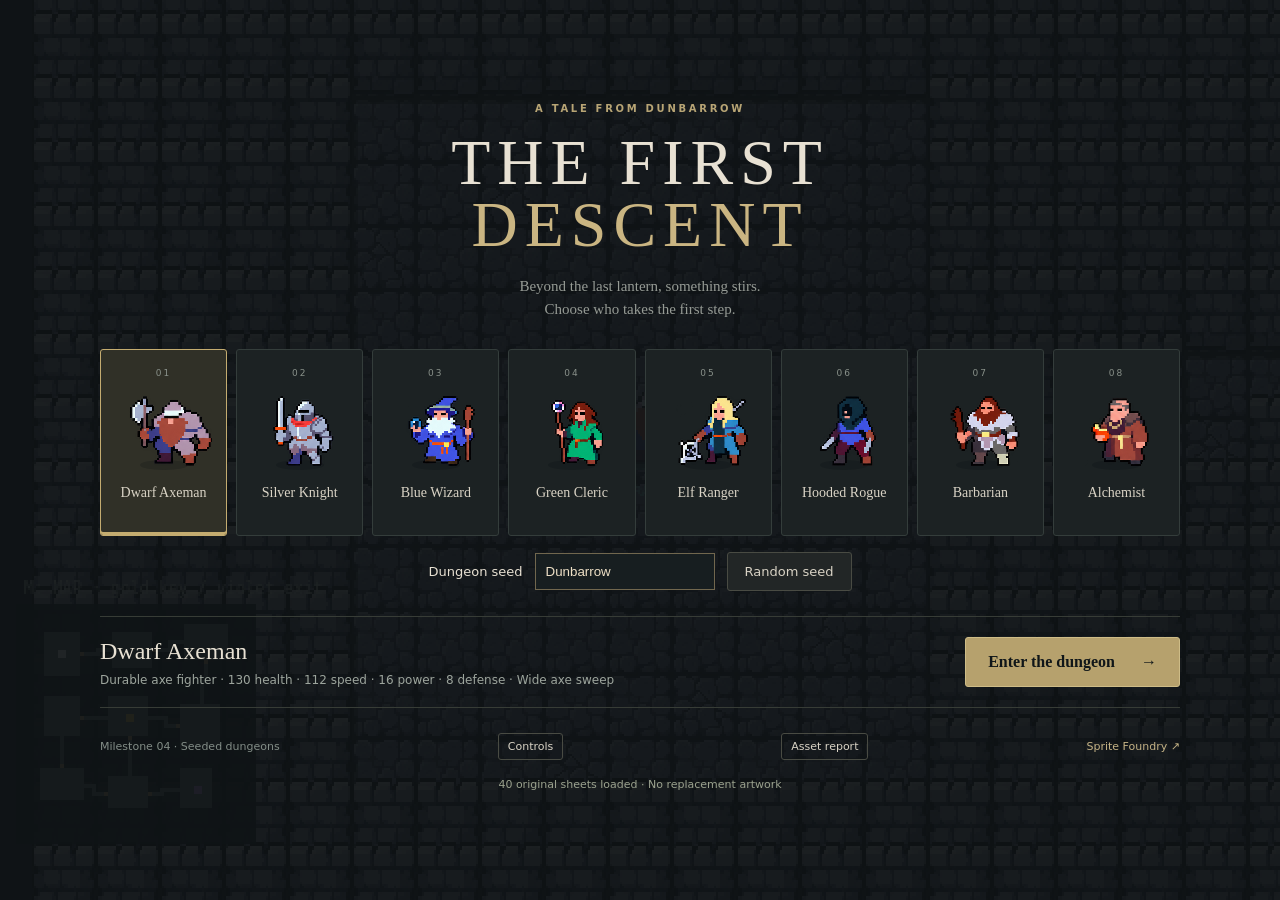
==== index.html @ a62172ec "Add files via upload" ====
<!doctype html>
<html lang="en"><head><meta charset="UTF-8"><meta name="viewport" content="width=device-width,initial-scale=1"><meta name="theme-color" content="#111316"><title>The First Descent</title><link rel="stylesheet" href="style.css?v=4.0"></head>
<body>
<canvas id="game" aria-label="Seeded dungeon. Move with WASD or arrow keys." tabindex="0"></canvas>
<div id="hud" hidden><div class="vitals"><span class="eyebrow">THE FIRST DESCENT · PROCEDURAL DUNGEONS · BUILD 4.0</span><h2 id="heroName"></h2><div class="health"><span></span></div><div class="statline"><span id="healthText"></span><span id="xpText">LEVEL 1 · 0 XP</span></div><p id="supplies">Gold 0 · Potions 2 · Press 1 to heal</p><div class="xp"><span id="xpFill"></span></div></div><div class="location"><span class="eyebrow">DUNBARROW / THE DESCENT</span><p id="combatStatus">Find the key, clear the dungeon, reach the exit.</p><button id="encounter">Interact · E</button><button id="potionButton">Heal · 1</button><button id="inventoryButton">Inventory · I</button><button id="characterButton">Character · C</button><button id="pauseButton">Pause · Esc</button></div><div class="keybar">WASD / ARROWS <b>Move</b> <span>·</span> MOUSE <b>Aim / Attack</b> <span>·</span> E <b>Interact</b> <span>·</span> M <b>Map</b> <span>·</span> SPACE <b>Dodge</b> <span>·</span> F3 <b>Debug</b> <span>·</span> ESC <b>Pause</b></div></div>
<main id="selection" class="screen"><div class="menu"><header><span class="eyebrow">A TALE FROM DUNBARROW</span><h1>THE FIRST<br><em>DESCENT</em></h1><p class="intro">Beyond the last lantern, something stirs.<br>Choose who takes the first step.</p></header><div id="characters" class="characters" aria-label="Select an adventurer"></div><div class="seed-options"><label for="seed">Dungeon seed</label><input id="seed" value="Dunbarrow" maxlength="48"><button id="newSeed">Random seed</button></div><div class="selection-footer"><div><h2 id="chosenName">Loading adventurers…</h2><p id="chosenStats">Preparing the supplied artwork.</p></div><button id="begin" class="primary" disabled>Enter the dungeon <span>→</span></button></div><footer><span>Milestone 04 · Seeded dungeons</span><button id="helpButton">Controls</button><button id="assetsButton">Asset report</button><a href="../index.html">Sprite Foundry ↗</a></footer><p id="loading" role="status">Loading sheets…</p></div></main>
<section id="pause" class="screen" hidden><div class="modal"><span class="eyebrow">A MOMENT OF RESPITE</span><h2>Paused</h2><p>Aim with the mouse, hold left click to attack, and press Space to dodge. Enemy attacks show an amber warning before striking.</p><button id="resume" class="primary">Return to the dungeon</button><button id="reset">Reset position</button><button id="change">Choose another adventurer</button><a href="../index.html">Open Sprite Foundry</a></div></section>
<section id="result" class="screen" hidden><div class="modal"><span class="eyebrow">THE DUNGEON CLAIMS ANOTHER</span><h2>You have fallen</h2><p id="resultSummary"></p><button id="retry" class="primary">Try again</button><button id="resultChange">Choose another adventurer</button></div></section><dialog id="info"><button id="closeInfo" class="close">Close ×</button><div id="infoBody"></div></dialog>
<section id="complete" class="screen" hidden><div class="modal"><span class="eyebrow">DUNGEON COMPLETE</span><h2>Back to the light</h2><p id="completeSummary"></p><button id="nextDungeon" class="primary">Explore a new seed</button><button id="completeMenu">Choose adventurer / seed</button></div></section><dialog id="gear"></dialog><div id="toast" role="status" hidden></div><pre id="debug" hidden></pre><div id="fatal" hidden role="alert"></div>
<script type="module" src="src/main.js?v=4.0"></script></body></html>
---- style.css ----
@import url('data:text/css,');
:root{color-scheme:dark;font-family:Georgia,'Times New Roman',serif;color:#e8e1d3;background:#101316}*{box-sizing:border-box}body{margin:0;overflow:hidden}button,a{font:inherit}button{cursor:pointer;color:#d9d3c5;background:#222626;border:1px solid #494b43;border-radius:3px;padding:11px 17px}button:hover,button:focus-visible,a:focus-visible{border-color:#d1b875;outline:2px solid #b6a273;outline-offset:3px}button:disabled{opacity:.4;cursor:wait}a{color:#c5b386;text-decoration:none}canvas{image-rendering:pixelated}#game{position:fixed;width:100%;height:100%;inset:0;outline:none}.screen{position:fixed;inset:0;background:#101416ed;display:flex;align-items:center;justify-content:center;overflow:auto;padding:24px}[hidden]{display:none!important}.menu{width:min(1080px,100%);margin:auto}header{text-align:center}.eyebrow{font:10px/1.5 system-ui,sans-serif;font-weight:700;letter-spacing:2.7px;color:#b8a575}h1{font-weight:400;font-size:clamp(36px,5vw,66px);line-height:.98;letter-spacing:7px;margin:16px 0}h1 em{font-style:normal;color:#cab582}.intro{font-size:15px;line-height:1.55;color:#969b95;margin:18px 0 28px}.characters{display:grid;grid-template-columns:repeat(8,1fr);gap:9px}.character{min-width:0;text-align:center;padding:12px 4px 16px;background:#1c2223;border:1px solid #343d3b;position:relative}.character.selected{border-color:#c4ac70;background:#303027;box-shadow:inset 0 -3px #c4ac70}.character canvas{width:96px;max-width:100%;height:auto;display:block;margin:auto}.character .name{font-size:14px;display:block;min-height:34px;margin-top:9px}.character .number{font:9px system-ui;color:#89918a;letter-spacing:2px}.selection-footer{display:flex;align-items:center;justify-content:space-between;gap:20px;margin:25px 0;padding:20px 0;border-top:1px solid #373c36;border-bottom:1px solid #373c36}h2{font-weight:400;margin:0 0 8px;font-size:24px}.selection-footer p{font:12px system-ui;color:#9da59d;margin:0}.primary{background:#b6a16d;color:#101619;font-weight:bold;border-color:#cebc87;padding:15px 22px}.primary span{margin-left:22px}footer{display:flex;justify-content:space-between;align-items:center;gap:18px;font:11px system-ui;color:#838d87}footer button{font:11px system-ui;padding:6px 9px;background:transparent}#loading{text-align:center;font:11px system-ui;color:#9ba28e;margin-top:18px}.vitals,.location{position:fixed;top:22px;background:#10171bed;border:1px solid #41463c;padding:16px 20px;max-width:40vw}.vitals{left:22px;width:290px}.location{right:22px;text-align:right}.vitals h2{font-size:20px;margin-top:8px}.health{height:7px;background:#3d2425;margin:12px 0 8px}.health span{display:block;width:100%;height:100%;background:#b64e44}.statline{display:flex;justify-content:space-between;font:10px system-ui;color:#bcbba9}.location p{font-size:13px;color:#a8aea4}.location button{font:11px system-ui;padding:7px 12px}.keybar{position:fixed;bottom:18px;left:50%;transform:translateX(-50%);white-space:nowrap;background:#10171bea;border:1px solid #41463c;padding:13px 22px;font:10px system-ui;letter-spacing:1px;color:#b5a36d}.keybar b{font-weight:400;color:#c2c7bb;margin-left:5px}.keybar span{margin:0 15px;color:#57615a}.modal{width:420px;padding:34px;background:#171e20;border:1px solid #786d50}.modal h2{font-size:38px;margin-top:12px}.modal p{color:#a9b0a5;line-height:1.6}.modal button,.modal a{display:block;width:100%;margin-top:12px;text-align:center}.modal a{font-size:13px;margin-top:22px}dialog{width:min(850px,90vw);max-height:85vh;background:#192124;border:1px solid #71674e;color:#d9ded3;padding:28px}dialog::backdrop{background:#000b}.close{float:right}dialog h2{margin:10px 0 22px}dialog p,dialog li{font:14px/1.6 system-ui}table{border-collapse:collapse;width:100%;font:12px system-ui}td,th{padding:8px;border-bottom:1px solid #3b4545;text-align:left}#debug{position:fixed;left:20px;top:165px;background:#071014e8;padding:14px;color:#a7e4be;font:12px/1.6 monospace;pointer-events:none}#fatal{position:fixed;bottom:0;width:100%;background:#662e29;padding:18px;font:14px system-ui}@media(max-width:850px){.characters{grid-template-columns:repeat(4,1fr)}h1{font-size:38px}.intro{margin:12px 0}.character canvas{width:65px}.selection-footer{margin:14px 0;padding:14px 0}footer{flex-wrap:wrap}.location{max-width:45vw}.vitals{max-width:45vw}.screen{padding:16px}}@media(max-height:720px){h1{font-size:36px;margin:10px}.intro{margin:10px}.character canvas{width:70px}.selection-footer{margin:12px 0;padding:12px 0}}
.xp{height:3px;background:#1d353b;margin-top:9px}.xp span{display:block;height:100%;width:0;background:#81becb}#game{cursor:crosshair}.keybar{font-size:9px;padding:11px}#hud{pointer-events:none}#hud button{pointer-events:auto}.location{max-width:46vw}
.gear-stats{display:flex;gap:16px;flex-wrap:wrap;font:14px system-ui}.gear-layout{display:grid;grid-template-columns:1fr 1fr;gap:24px}#itemList{max-height:260px;overflow:auto}.gear-item{display:flex;width:100%;align-items:center;gap:12px;margin-bottom:6px;text-align:left}#slots button,#improvements button{margin:4px}#supplies{font:11px system-ui;color:#c4b886}#toast{position:fixed;bottom:75px;left:50%;transform:translateX(-50%);background:#283529;padding:16px;border:1px solid #b7b478;color:#f0e6b8;pointer-events:none}#gear .muted{color:#939d95}#itemDetails p{margin:8px 0}@media(max-width:650px){.gear-layout{grid-template-columns:1fr}}
#game{cursor:url("assets/aim-cursor.svg") 20 20,crosshair}#toast{z-index:10}#fatal{z-index:20}

.seed-options{display:flex;justify-content:center;align-items:center;gap:12px;margin:16px;font:13px system-ui}.seed-options input{background:#171e20;color:#eee0c6;border:1px solid #71674e;padding:10px;width:180px}
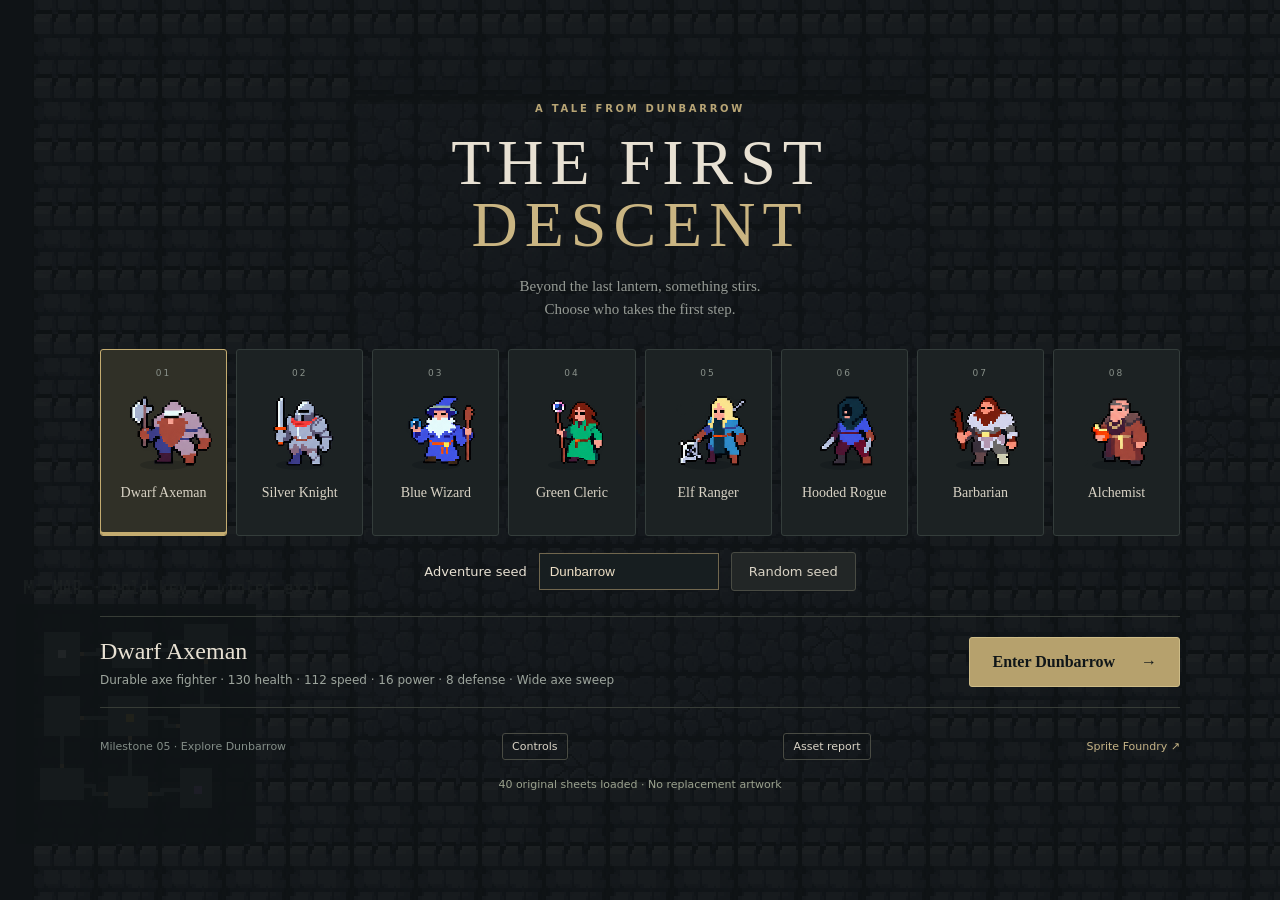
==== commit b5ab585b: "Add files via upload" ====
--- a/index.html
+++ b/index.html
@@ -1,13 +1,13 @@
 <!doctype html>
-<html lang="en"><head><meta charset="UTF-8"><meta name="viewport" content="width=device-width,initial-scale=1"><meta name="theme-color" content="#111316"><title>The First Descent</title><link rel="stylesheet" href="style.css?v=4.0"></head>
+<html lang="en"><head><meta charset="UTF-8"><meta name="viewport" content="width=device-width,initial-scale=1"><meta name="theme-color" content="#111316"><title>The First Descent</title><link rel="stylesheet" href="style.css?v=5.0"></head>
 <body>
 <canvas id="game" aria-label="Seeded dungeon. Move with WASD or arrow keys." tabindex="0"></canvas>
-<div id="hud" hidden><div class="vitals"><span class="eyebrow">THE FIRST DESCENT · PROCEDURAL DUNGEONS · BUILD 4.0</span><h2 id="heroName"></h2><div class="health"><span></span></div><div class="statline"><span id="healthText"></span><span id="xpText">LEVEL 1 · 0 XP</span></div><p id="supplies">Gold 0 · Potions 2 · Press 1 to heal</p><div class="xp"><span id="xpFill"></span></div></div><div class="location"><span class="eyebrow">DUNBARROW / THE DESCENT</span><p id="combatStatus">Find the key, clear the dungeon, reach the exit.</p><button id="encounter">Interact · E</button><button id="potionButton">Heal · 1</button><button id="inventoryButton">Inventory · I</button><button id="characterButton">Character · C</button><button id="pauseButton">Pause · Esc</button></div><div class="keybar">WASD / ARROWS <b>Move</b> <span>·</span> MOUSE <b>Aim / Attack</b> <span>·</span> E <b>Interact</b> <span>·</span> M <b>Map</b> <span>·</span> SPACE <b>Dodge</b> <span>·</span> F3 <b>Debug</b> <span>·</span> ESC <b>Pause</b></div></div>
-<main id="selection" class="screen"><div class="menu"><header><span class="eyebrow">A TALE FROM DUNBARROW</span><h1>THE FIRST<br><em>DESCENT</em></h1><p class="intro">Beyond the last lantern, something stirs.<br>Choose who takes the first step.</p></header><div id="characters" class="characters" aria-label="Select an adventurer"></div><div class="seed-options"><label for="seed">Dungeon seed</label><input id="seed" value="Dunbarrow" maxlength="48"><button id="newSeed">Random seed</button></div><div class="selection-footer"><div><h2 id="chosenName">Loading adventurers…</h2><p id="chosenStats">Preparing the supplied artwork.</p></div><button id="begin" class="primary" disabled>Enter the dungeon <span>→</span></button></div><footer><span>Milestone 04 · Seeded dungeons</span><button id="helpButton">Controls</button><button id="assetsButton">Asset report</button><a href="../index.html">Sprite Foundry ↗</a></footer><p id="loading" role="status">Loading sheets…</p></div></main>
-<section id="pause" class="screen" hidden><div class="modal"><span class="eyebrow">A MOMENT OF RESPITE</span><h2>Paused</h2><p>Aim with the mouse, hold left click to attack, and press Space to dodge. Enemy attacks show an amber warning before striking.</p><button id="resume" class="primary">Return to the dungeon</button><button id="reset">Reset position</button><button id="change">Choose another adventurer</button><a href="../index.html">Open Sprite Foundry</a></div></section>
+<div id="hud" hidden><div class="vitals"><span class="eyebrow">THE FIRST DESCENT · ADVENTURE OVERWORLD · BUILD 5.0</span><h2 id="heroName"></h2><div class="health"><span></span></div><div class="statline"><span id="healthText"></span><span id="xpText">LEVEL 1 · 0 XP</span></div><p id="supplies">Gold 0 · Potions 2 · Press 1 to heal</p><div class="xp"><span id="xpFill"></span></div></div><div class="location"><span class="eyebrow">DUNBARROW / THE DESCENT</span><p id="combatStatus">Find the key, clear the dungeon, reach the exit.</p><button id="encounter">Interact · E</button><button id="potionButton">Heal · 1</button><button id="inventoryButton">Inventory · I</button><button id="characterButton">Character · C</button><button id="pauseButton">Pause · Esc</button></div><div class="keybar">WASD / ARROWS <b>Move</b> <span>·</span> MOUSE <b>Aim / Attack</b> <span>·</span> E <b>Interact</b> <span>·</span> M <b>Map</b> <span>·</span> SPACE <b>Dodge</b> <span>·</span> F3 <b>Debug</b> <span>·</span> ESC <b>Pause</b></div></div>
+<main id="selection" class="screen"><div class="menu"><header><span class="eyebrow">A TALE FROM DUNBARROW</span><h1>THE FIRST<br><em>DESCENT</em></h1><p class="intro">Beyond the last lantern, something stirs.<br>Choose who takes the first step.</p></header><div id="characters" class="characters" aria-label="Select an adventurer"></div><div class="seed-options"><label for="seed">Adventure seed</label><input id="seed" value="Dunbarrow" maxlength="48"><button id="newSeed">Random seed</button></div><div class="selection-footer"><div><h2 id="chosenName">Loading adventurers…</h2><p id="chosenStats">Preparing the supplied artwork.</p></div><button id="begin" class="primary" disabled>Enter Dunbarrow <span>→</span></button></div><footer><span>Milestone 05 · Explore Dunbarrow</span><button id="helpButton">Controls</button><button id="assetsButton">Asset report</button><a href="../index.html">Sprite Foundry ↗</a></footer><p id="loading" role="status">Loading sheets…</p></div></main>
+<section id="pause" class="screen" hidden><div class="modal"><span class="eyebrow">A MOMENT OF RESPITE</span><h2>Paused</h2><p>Aim with the mouse, hold left click to attack, and press Space to dodge. Enemy attacks show an amber warning before striking.</p><button id="resume" class="primary">Return to the adventure</button><button id="reset">Reset position</button><button id="change">Choose another adventurer</button><a href="../index.html">Open Sprite Foundry</a></div></section>
 <section id="result" class="screen" hidden><div class="modal"><span class="eyebrow">THE DUNGEON CLAIMS ANOTHER</span><h2>You have fallen</h2><p id="resultSummary"></p><button id="retry" class="primary">Try again</button><button id="resultChange">Choose another adventurer</button></div></section><dialog id="info"><button id="closeInfo" class="close">Close ×</button><div id="infoBody"></div></dialog>
 <section id="complete" class="screen" hidden><div class="modal"><span class="eyebrow">DUNGEON COMPLETE</span><h2>Back to the light</h2><p id="completeSummary"></p><button id="nextDungeon" class="primary">Explore a new seed</button><button id="completeMenu">Choose adventurer / seed</button></div></section><dialog id="gear"></dialog><div id="toast" role="status" hidden></div><pre id="debug" hidden></pre><div id="fatal" hidden role="alert"></div>
-<script type="module" src="src/main.js?v=4.0"></script></body></html>
+<script type="module" src="src/main.js?v=5.0"></script></body></html>
 
 
 
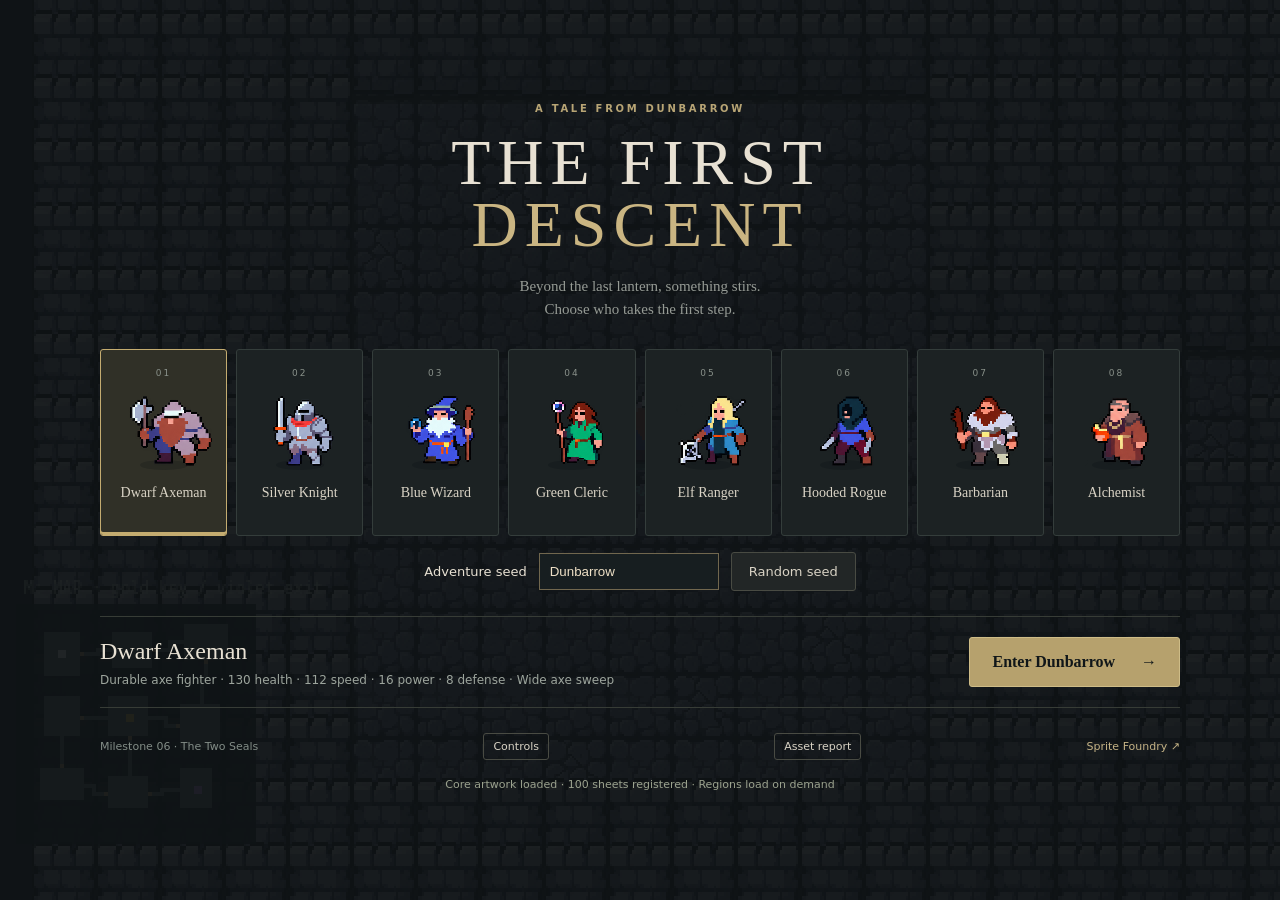
==== commit efcd27b1: "Add files via upload" ====
--- a/index.html
+++ b/index.html
@@ -1,13 +1,13 @@
 <!doctype html>
-<html lang="en"><head><meta charset="UTF-8"><meta name="viewport" content="width=device-width,initial-scale=1"><meta name="theme-color" content="#111316"><title>The First Descent</title><link rel="stylesheet" href="style.css?v=5.0"></head>
+<html lang="en"><head><meta charset="UTF-8"><meta name="viewport" content="width=device-width,initial-scale=1"><meta name="theme-color" content="#111316"><title>The First Descent</title><link rel="stylesheet" href="style.css?v=6.0"></head>
 <body>
 <canvas id="game" aria-label="Seeded dungeon. Move with WASD or arrow keys." tabindex="0"></canvas>
-<div id="hud" hidden><div class="vitals"><span class="eyebrow">THE FIRST DESCENT · ADVENTURE OVERWORLD · BUILD 5.0</span><h2 id="heroName"></h2><div class="health"><span></span></div><div class="statline"><span id="healthText"></span><span id="xpText">LEVEL 1 · 0 XP</span></div><p id="supplies">Gold 0 · Potions 2 · Press 1 to heal</p><div class="xp"><span id="xpFill"></span></div></div><div class="location"><span class="eyebrow">DUNBARROW / THE DESCENT</span><p id="combatStatus">Find the key, clear the dungeon, reach the exit.</p><button id="encounter">Interact · E</button><button id="potionButton">Heal · 1</button><button id="inventoryButton">Inventory · I</button><button id="characterButton">Character · C</button><button id="pauseButton">Pause · Esc</button></div><div class="keybar">WASD / ARROWS <b>Move</b> <span>·</span> MOUSE <b>Aim / Attack</b> <span>·</span> E <b>Interact</b> <span>·</span> M <b>Map</b> <span>·</span> SPACE <b>Dodge</b> <span>·</span> F3 <b>Debug</b> <span>·</span> ESC <b>Pause</b></div></div>
-<main id="selection" class="screen"><div class="menu"><header><span class="eyebrow">A TALE FROM DUNBARROW</span><h1>THE FIRST<br><em>DESCENT</em></h1><p class="intro">Beyond the last lantern, something stirs.<br>Choose who takes the first step.</p></header><div id="characters" class="characters" aria-label="Select an adventurer"></div><div class="seed-options"><label for="seed">Adventure seed</label><input id="seed" value="Dunbarrow" maxlength="48"><button id="newSeed">Random seed</button></div><div class="selection-footer"><div><h2 id="chosenName">Loading adventurers…</h2><p id="chosenStats">Preparing the supplied artwork.</p></div><button id="begin" class="primary" disabled>Enter Dunbarrow <span>→</span></button></div><footer><span>Milestone 05 · Explore Dunbarrow</span><button id="helpButton">Controls</button><button id="assetsButton">Asset report</button><a href="../index.html">Sprite Foundry ↗</a></footer><p id="loading" role="status">Loading sheets…</p></div></main>
+<div id="hud" hidden><div class="vitals"><span class="eyebrow">THE FIRST DESCENT · THE TWO SEALS · BUILD 6.0</span><h2 id="heroName"></h2><div class="health"><span></span></div><div class="statline"><span id="healthText"></span><span id="xpText">LEVEL 1 · 0 XP</span></div><p id="supplies">Gold 0 · Potions 2 · Press 1 to heal</p><div class="xp"><span id="xpFill"></span></div></div><div class="location"><span class="eyebrow">DUNBARROW / THE DESCENT</span><p id="questObjective"></p><p id="combatStatus">Find the key, clear the dungeon, reach the exit.</p><button id="encounter">Interact · E</button><button id="potionButton">Heal · 1</button><button id="inventoryButton">Inventory · I</button><button id="characterButton">Character · C</button><button id="journalButton">Journal · J</button><button id="pauseButton">Pause · Esc</button></div><div class="keybar">WASD / ARROWS <b>Move</b> <span>·</span> MOUSE <b>Aim / Attack</b> <span>·</span> E <b>Interact</b> <span>·</span> M <b>Map</b> <span>·</span> SPACE <b>Dodge</b> <span>·</span> F3 <b>Debug</b> <span>·</span> ESC <b>Pause</b></div></div>
+<main id="selection" class="screen"><div class="menu"><header><span class="eyebrow">A TALE FROM DUNBARROW</span><h1>THE FIRST<br><em>DESCENT</em></h1><p class="intro">Beyond the last lantern, something stirs.<br>Choose who takes the first step.</p></header><div id="characters" class="characters" aria-label="Select an adventurer"></div><div class="seed-options"><label for="seed">Adventure seed</label><input id="seed" value="Dunbarrow" maxlength="48"><button id="newSeed">Random seed</button></div><div class="selection-footer"><div><h2 id="chosenName">Loading adventurers…</h2><p id="chosenStats">Preparing the supplied artwork.</p></div><button id="begin" class="primary" disabled>Enter Dunbarrow <span>→</span></button></div><footer><span>Milestone 06 · The Two Seals</span><button id="helpButton">Controls</button><button id="assetsButton">Asset report</button><a href="../index.html">Sprite Foundry ↗</a></footer><p id="loading" role="status">Loading sheets…</p></div></main>
 <section id="pause" class="screen" hidden><div class="modal"><span class="eyebrow">A MOMENT OF RESPITE</span><h2>Paused</h2><p>Aim with the mouse, hold left click to attack, and press Space to dodge. Enemy attacks show an amber warning before striking.</p><button id="resume" class="primary">Return to the adventure</button><button id="reset">Reset position</button><button id="change">Choose another adventurer</button><a href="../index.html">Open Sprite Foundry</a></div></section>
 <section id="result" class="screen" hidden><div class="modal"><span class="eyebrow">THE DUNGEON CLAIMS ANOTHER</span><h2>You have fallen</h2><p id="resultSummary"></p><button id="retry" class="primary">Try again</button><button id="resultChange">Choose another adventurer</button></div></section><dialog id="info"><button id="closeInfo" class="close">Close ×</button><div id="infoBody"></div></dialog>
-<section id="complete" class="screen" hidden><div class="modal"><span class="eyebrow">DUNGEON COMPLETE</span><h2>Back to the light</h2><p id="completeSummary"></p><button id="nextDungeon" class="primary">Explore a new seed</button><button id="completeMenu">Choose adventurer / seed</button></div></section><dialog id="gear"></dialog><div id="toast" role="status" hidden></div><pre id="debug" hidden></pre><div id="fatal" hidden role="alert"></div>
-<script type="module" src="src/main.js?v=5.0"></script></body></html>
+<section id="complete" class="screen" hidden><div class="modal"><span class="eyebrow">DUNGEON COMPLETE</span><h2>Back to the light</h2><p id="completeSummary"></p><button id="nextDungeon" class="primary">Explore a new seed</button><button id="completeMenu">Choose adventurer / seed</button></div></section><dialog id="gear"></dialog><dialog id="story"></dialog><div id="debugSpeed" hidden></div><div id="toast" role="status" hidden></div><pre id="debug" hidden></pre><div id="fatal" hidden role="alert"></div>
+<script type="module" src="src/main.js?v=6.0"></script></body></html>
 
 
 
--- a/style.css
+++ b/style.css
@@ -4,4 +4,5 @@
 .gear-stats{display:flex;gap:16px;flex-wrap:wrap;font:14px system-ui}.gear-layout{display:grid;grid-template-columns:1fr 1fr;gap:24px}#itemList{max-height:260px;overflow:auto}.gear-item{display:flex;width:100%;align-items:center;gap:12px;margin-bottom:6px;text-align:left}#slots button,#improvements button{margin:4px}#supplies{font:11px system-ui;color:#c4b886}#toast{position:fixed;bottom:75px;left:50%;transform:translateX(-50%);background:#283529;padding:16px;border:1px solid #b7b478;color:#f0e6b8;pointer-events:none}#gear .muted{color:#939d95}#itemDetails p{margin:8px 0}@media(max-width:650px){.gear-layout{grid-template-columns:1fr}}
 #game{cursor:url("assets/aim-cursor.svg") 20 20,crosshair}#toast{z-index:10}#fatal{z-index:20}
 
-.seed-options{display:flex;justify-content:center;align-items:center;gap:12px;margin:16px;font:13px system-ui}.seed-options input{background:#171e20;color:#eee0c6;border:1px solid #71674e;padding:10px;width:180px}+.seed-options{display:flex;justify-content:center;align-items:center;gap:12px;margin:16px;font:13px system-ui}.seed-options input{background:#171e20;color:#eee0c6;border:1px solid #71674e;padding:10px;width:180px}
+#story{max-width:640px;max-height:80vh;overflow:auto;color:#e9dec7;background:#162024;border:1px solid #977b51;padding:28px}#story button{display:block;margin:10px 0}#questObjective{color:#e9c67d;font-size:12px;max-width:360px}#debugSpeed{position:fixed;bottom:48px;right:18px;background:#432550;color:#ffe5a4;padding:10px;z-index:8;font:12px monospace}
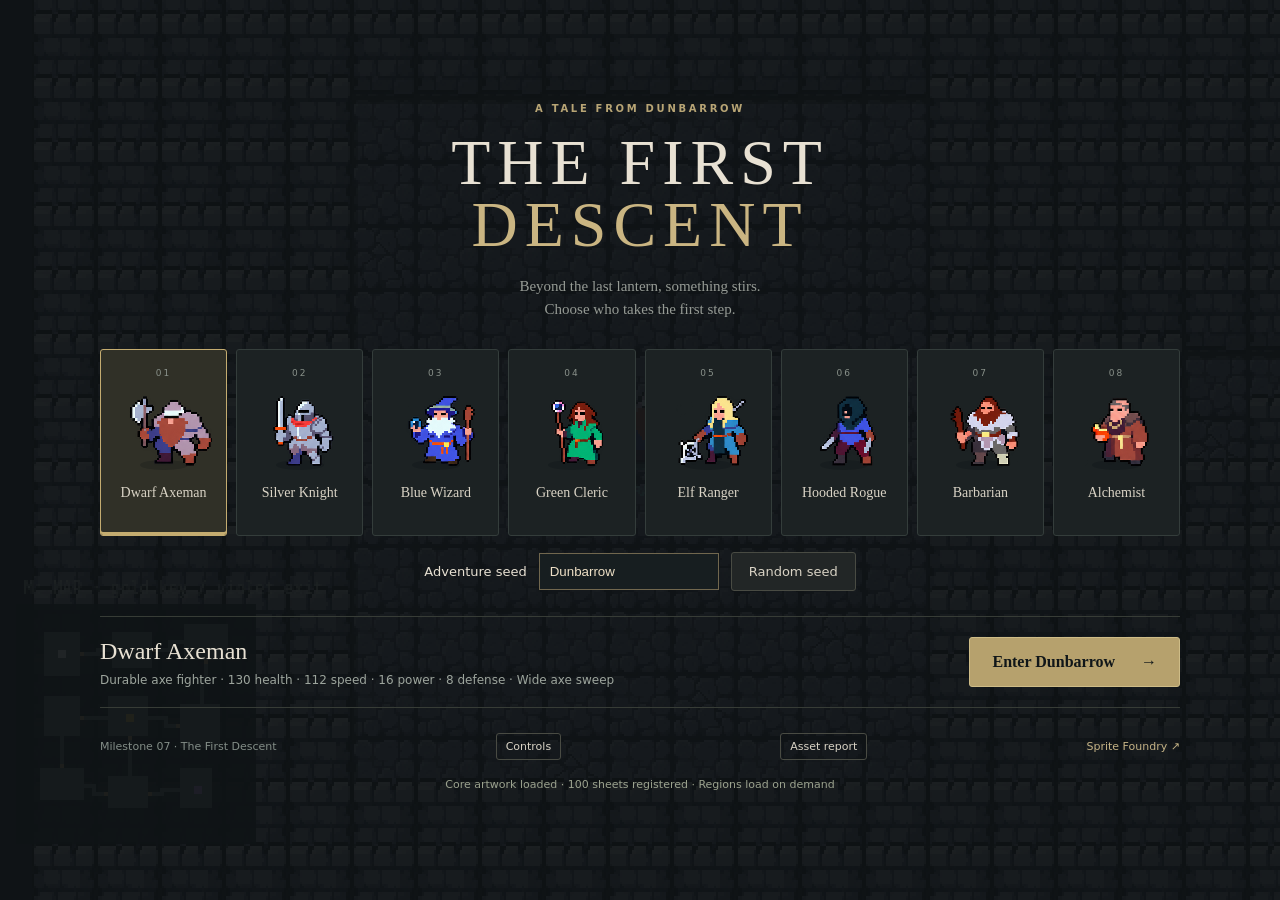
==== commit dd61e478: "Add files via upload" ====
--- a/index.html
+++ b/index.html
@@ -1,13 +1,13 @@
 <!doctype html>
-<html lang="en"><head><meta charset="UTF-8"><meta name="viewport" content="width=device-width,initial-scale=1"><meta name="theme-color" content="#111316"><title>The First Descent</title><link rel="stylesheet" href="style.css?v=6.0"></head>
+<html lang="en"><head><meta charset="UTF-8"><meta name="viewport" content="width=device-width,initial-scale=1"><meta name="theme-color" content="#111316"><title>The First Descent</title><link rel="stylesheet" href="style.css?v=7.0"></head>
 <body>
 <canvas id="game" aria-label="Seeded dungeon. Move with WASD or arrow keys." tabindex="0"></canvas>
-<div id="hud" hidden><div class="vitals"><span class="eyebrow">THE FIRST DESCENT · THE TWO SEALS · BUILD 6.0</span><h2 id="heroName"></h2><div class="health"><span></span></div><div class="statline"><span id="healthText"></span><span id="xpText">LEVEL 1 · 0 XP</span></div><p id="supplies">Gold 0 · Potions 2 · Press 1 to heal</p><div class="xp"><span id="xpFill"></span></div></div><div class="location"><span class="eyebrow">DUNBARROW / THE DESCENT</span><p id="questObjective"></p><p id="combatStatus">Find the key, clear the dungeon, reach the exit.</p><button id="encounter">Interact · E</button><button id="potionButton">Heal · 1</button><button id="inventoryButton">Inventory · I</button><button id="characterButton">Character · C</button><button id="journalButton">Journal · J</button><button id="pauseButton">Pause · Esc</button></div><div class="keybar">WASD / ARROWS <b>Move</b> <span>·</span> MOUSE <b>Aim / Attack</b> <span>·</span> E <b>Interact</b> <span>·</span> M <b>Map</b> <span>·</span> SPACE <b>Dodge</b> <span>·</span> F3 <b>Debug</b> <span>·</span> ESC <b>Pause</b></div></div>
-<main id="selection" class="screen"><div class="menu"><header><span class="eyebrow">A TALE FROM DUNBARROW</span><h1>THE FIRST<br><em>DESCENT</em></h1><p class="intro">Beyond the last lantern, something stirs.<br>Choose who takes the first step.</p></header><div id="characters" class="characters" aria-label="Select an adventurer"></div><div class="seed-options"><label for="seed">Adventure seed</label><input id="seed" value="Dunbarrow" maxlength="48"><button id="newSeed">Random seed</button></div><div class="selection-footer"><div><h2 id="chosenName">Loading adventurers…</h2><p id="chosenStats">Preparing the supplied artwork.</p></div><button id="begin" class="primary" disabled>Enter Dunbarrow <span>→</span></button></div><footer><span>Milestone 06 · The Two Seals</span><button id="helpButton">Controls</button><button id="assetsButton">Asset report</button><a href="../index.html">Sprite Foundry ↗</a></footer><p id="loading" role="status">Loading sheets…</p></div></main>
+<div id="hud" hidden><div class="vitals"><span class="eyebrow">THE FIRST DESCENT · THE BLACK STAIR · BUILD 7.0</span><h2 id="heroName"></h2><div class="health"><span></span></div><div class="statline"><span id="healthText"></span><span id="xpText">LEVEL 1 · 0 XP</span></div><p id="supplies">Gold 0 · Potions 2 · Press 1 to heal</p><div class="xp"><span id="xpFill"></span></div></div><div class="location"><span class="eyebrow">DUNBARROW / THE DESCENT</span><p id="questObjective"></p><p id="combatStatus">Find the key, clear the dungeon, reach the exit.</p><button id="encounter">Interact · E</button><button id="potionButton">Heal · 1</button><button id="inventoryButton">Inventory · I</button><button id="characterButton">Character · C</button><button id="journalButton">Journal · J</button><button id="pauseButton">Pause · Esc</button></div><div class="keybar">WASD / ARROWS <b>Move</b> <span>·</span> MOUSE <b>Aim / Attack</b> <span>·</span> E <b>Interact</b> <span>·</span> M <b>Map</b> <span>·</span> SPACE <b>Dodge</b> <span>·</span> F3 <b>Debug</b> <span>·</span> ESC <b>Pause</b></div></div>
+<main id="selection" class="screen"><div class="menu"><header><span class="eyebrow">A TALE FROM DUNBARROW</span><h1>THE FIRST<br><em>DESCENT</em></h1><p class="intro">Beyond the last lantern, something stirs.<br>Choose who takes the first step.</p></header><div id="characters" class="characters" aria-label="Select an adventurer"></div><div class="seed-options"><label for="seed">Adventure seed</label><input id="seed" value="Dunbarrow" maxlength="48"><button id="newSeed">Random seed</button></div><div class="selection-footer"><div><h2 id="chosenName">Loading adventurers…</h2><p id="chosenStats">Preparing the supplied artwork.</p></div><button id="begin" class="primary" disabled>Enter Dunbarrow <span>→</span></button></div><footer><span>Milestone 07 · The First Descent</span><button id="helpButton">Controls</button><button id="assetsButton">Asset report</button><a href="../index.html">Sprite Foundry ↗</a></footer><p id="loading" role="status">Loading sheets…</p></div></main>
 <section id="pause" class="screen" hidden><div class="modal"><span class="eyebrow">A MOMENT OF RESPITE</span><h2>Paused</h2><p>Aim with the mouse, hold left click to attack, and press Space to dodge. Enemy attacks show an amber warning before striking.</p><button id="resume" class="primary">Return to the adventure</button><button id="reset">Reset position</button><button id="change">Choose another adventurer</button><a href="../index.html">Open Sprite Foundry</a></div></section>
 <section id="result" class="screen" hidden><div class="modal"><span class="eyebrow">THE DUNGEON CLAIMS ANOTHER</span><h2>You have fallen</h2><p id="resultSummary"></p><button id="retry" class="primary">Try again</button><button id="resultChange">Choose another adventurer</button></div></section><dialog id="info"><button id="closeInfo" class="close">Close ×</button><div id="infoBody"></div></dialog>
-<section id="complete" class="screen" hidden><div class="modal"><span class="eyebrow">DUNGEON COMPLETE</span><h2>Back to the light</h2><p id="completeSummary"></p><button id="nextDungeon" class="primary">Explore a new seed</button><button id="completeMenu">Choose adventurer / seed</button></div></section><dialog id="gear"></dialog><dialog id="story"></dialog><div id="debugSpeed" hidden></div><div id="toast" role="status" hidden></div><pre id="debug" hidden></pre><div id="fatal" hidden role="alert"></div>
-<script type="module" src="src/main.js?v=6.0"></script></body></html>
+<section id="complete" class="screen" hidden><div class="modal"><span class="eyebrow">THE HEART IS QUIET</span><h2>Dunbarrow endures</h2><div id="completeSummary"></div><button id="nextDungeon" class="primary">Begin another adventure</button><button id="completeMenu">Choose adventurer / seed</button></div></section><dialog id="gear"></dialog><dialog id="story"></dialog><div id="debugSpeed" hidden></div><div id="toast" role="status" hidden></div><pre id="debug" hidden></pre><div id="fatal" hidden role="alert"></div>
+<script type="module" src="src/main.js?v=7.0"></script></body></html>
 
 
 
--- a/style.css
+++ b/style.css
@@ -6,3 +6,5 @@
 
 .seed-options{display:flex;justify-content:center;align-items:center;gap:12px;margin:16px;font:13px system-ui}.seed-options input{background:#171e20;color:#eee0c6;border:1px solid #71674e;padding:10px;width:180px}
 #story{max-width:640px;max-height:80vh;overflow:auto;color:#e9dec7;background:#162024;border:1px solid #977b51;padding:28px}#story button{display:block;margin:10px 0}#questObjective{color:#e9c67d;font-size:12px;max-width:360px}#debugSpeed{position:fixed;bottom:48px;right:18px;background:#432550;color:#ffe5a4;padding:10px;z-index:8;font:12px monospace}
+
+#complete .modal{max-width:740px;max-height:90vh;overflow:auto;text-align:left}#completeSummary p{line-height:1.65}#completeSummary h2{color:#edcf91}.run-summary{display:grid;grid-template-columns:1fr 1fr;gap:8px 24px;padding:18px 0;border-top:1px solid #65583f}.run-summary dt{color:#b9b6ac}.run-summary dd{margin:0;color:#efdab0;overflow-wrap:anywhere}
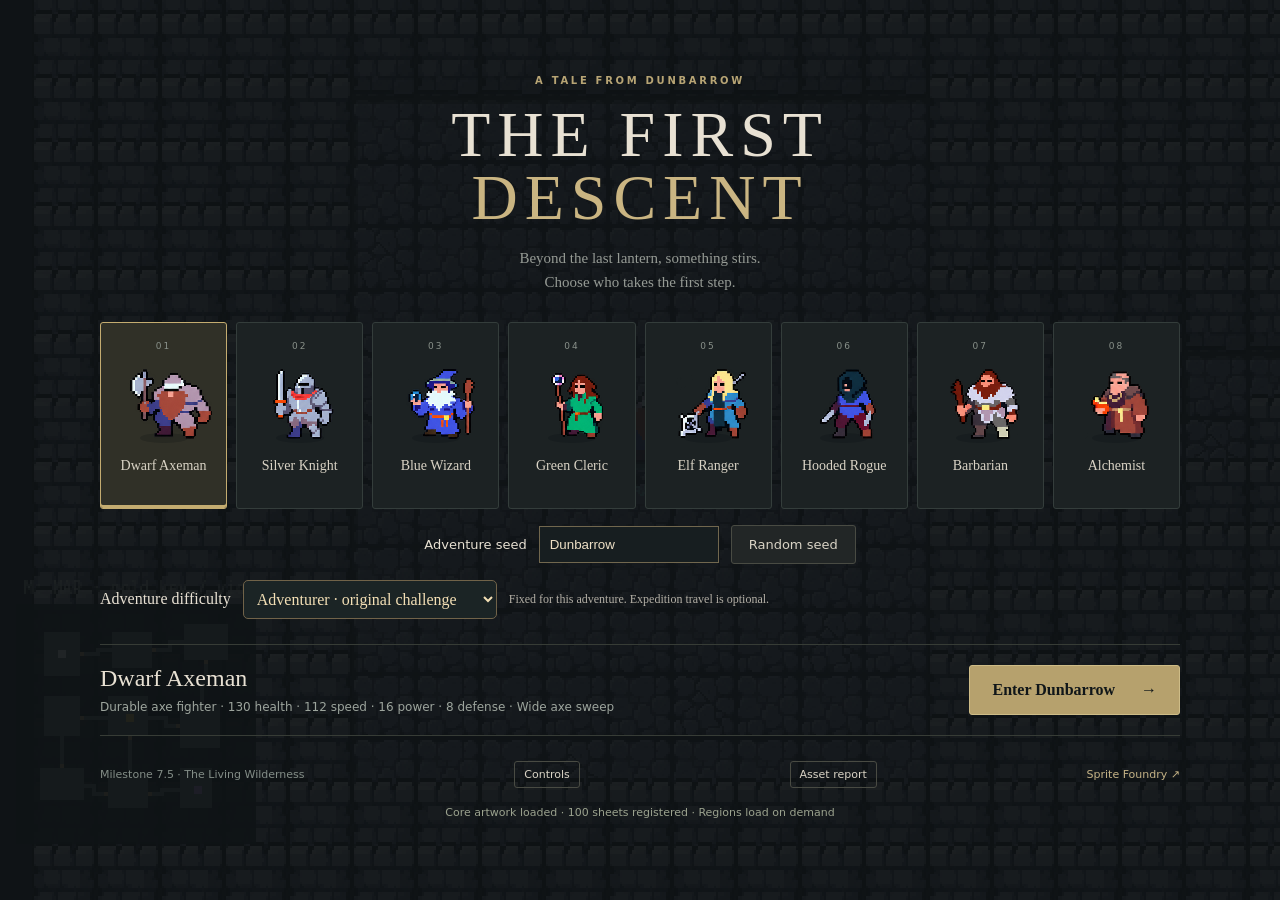
==== commit 0ebb8904: "Add files via upload" ====
--- a/index.html
+++ b/index.html
@@ -1,13 +1,13 @@
 <!doctype html>
-<html lang="en"><head><meta charset="UTF-8"><meta name="viewport" content="width=device-width,initial-scale=1"><meta name="theme-color" content="#111316"><title>The First Descent</title><link rel="stylesheet" href="style.css?v=7.0"></head>
+<html lang="en"><head><meta charset="UTF-8"><meta name="viewport" content="width=device-width,initial-scale=1"><meta name="theme-color" content="#111316"><title>The First Descent</title><link rel="stylesheet" href="style.css?v=7.5"></head>
 <body>
 <canvas id="game" aria-label="Seeded dungeon. Move with WASD or arrow keys." tabindex="0"></canvas>
-<div id="hud" hidden><div class="vitals"><span class="eyebrow">THE FIRST DESCENT · THE BLACK STAIR · BUILD 7.0</span><h2 id="heroName"></h2><div class="health"><span></span></div><div class="statline"><span id="healthText"></span><span id="xpText">LEVEL 1 · 0 XP</span></div><p id="supplies">Gold 0 · Potions 2 · Press 1 to heal</p><div class="xp"><span id="xpFill"></span></div></div><div class="location"><span class="eyebrow">DUNBARROW / THE DESCENT</span><p id="questObjective"></p><p id="combatStatus">Find the key, clear the dungeon, reach the exit.</p><button id="encounter">Interact · E</button><button id="potionButton">Heal · 1</button><button id="inventoryButton">Inventory · I</button><button id="characterButton">Character · C</button><button id="journalButton">Journal · J</button><button id="pauseButton">Pause · Esc</button></div><div class="keybar">WASD / ARROWS <b>Move</b> <span>·</span> MOUSE <b>Aim / Attack</b> <span>·</span> E <b>Interact</b> <span>·</span> M <b>Map</b> <span>·</span> SPACE <b>Dodge</b> <span>·</span> F3 <b>Debug</b> <span>·</span> ESC <b>Pause</b></div></div>
-<main id="selection" class="screen"><div class="menu"><header><span class="eyebrow">A TALE FROM DUNBARROW</span><h1>THE FIRST<br><em>DESCENT</em></h1><p class="intro">Beyond the last lantern, something stirs.<br>Choose who takes the first step.</p></header><div id="characters" class="characters" aria-label="Select an adventurer"></div><div class="seed-options"><label for="seed">Adventure seed</label><input id="seed" value="Dunbarrow" maxlength="48"><button id="newSeed">Random seed</button></div><div class="selection-footer"><div><h2 id="chosenName">Loading adventurers…</h2><p id="chosenStats">Preparing the supplied artwork.</p></div><button id="begin" class="primary" disabled>Enter Dunbarrow <span>→</span></button></div><footer><span>Milestone 07 · The First Descent</span><button id="helpButton">Controls</button><button id="assetsButton">Asset report</button><a href="../index.html">Sprite Foundry ↗</a></footer><p id="loading" role="status">Loading sheets…</p></div></main>
+<div id="hud" hidden><div class="vitals"><span class="eyebrow">THE FIRST DESCENT · THE BLACK STAIR · BUILD 7.5</span><h2 id="heroName"></h2><div class="health"><span></span></div><div class="statline"><span id="healthText"></span><span id="xpText">LEVEL 1 · 0 XP</span></div><p id="supplies">Gold 0 · Potions 2 · Press 1 to heal</p><div class="xp"><span id="xpFill"></span></div></div><div class="location"><span class="eyebrow">DUNBARROW / THE DESCENT</span><p id="questObjective"></p><p id="combatStatus">Find the key, clear the dungeon, reach the exit.</p><button id="encounter">Interact · E</button><button id="potionButton">Heal · 1</button><button id="inventoryButton">Inventory · I</button><button id="characterButton">Character · C</button><button id="journalButton">Journal · J</button><button id="pauseButton">Pause · Esc</button></div><div class="keybar">WASD / ARROWS <b>Move</b> <span>·</span> MOUSE <b>Aim / Attack</b> <span>·</span> E <b>Interact</b> <span>·</span> M <b>Map</b> <span>·</span> SPACE <b>Dodge</b> <span>·</span> F3 <b>Debug</b> <span>·</span> ESC <b>Pause</b></div></div>
+<main id="selection" class="screen"><div class="menu"><header><span class="eyebrow">A TALE FROM DUNBARROW</span><h1>THE FIRST<br><em>DESCENT</em></h1><p class="intro">Beyond the last lantern, something stirs.<br>Choose who takes the first step.</p></header><div id="characters" class="characters" aria-label="Select an adventurer"></div><div class="seed-options"><label for="seed">Adventure seed</label><input id="seed" value="Dunbarrow" maxlength="48"><button id="newSeed">Random seed</button></div><div class="difficulty-options"><label for="difficulty">Adventure difficulty</label><select id="difficulty"><option value="explorer">Explorer · gentler combat</option><option value="adventurer" selected>Adventurer · original challenge</option><option value="veteran">Veteran · stronger squads</option><option value="nightmare">Nightmare · relentless wilderness</option></select><p>Fixed for this adventure. Expedition travel is optional.</p></div><div class="selection-footer"><div><h2 id="chosenName">Loading adventurers…</h2><p id="chosenStats">Preparing the supplied artwork.</p></div><button id="begin" class="primary" disabled>Enter Dunbarrow <span>→</span></button></div><footer><span>Milestone 7.5 · The Living Wilderness</span><button id="helpButton">Controls</button><button id="assetsButton">Asset report</button><a href="../index.html">Sprite Foundry ↗</a></footer><p id="loading" role="status">Loading sheets…</p></div></main>
 <section id="pause" class="screen" hidden><div class="modal"><span class="eyebrow">A MOMENT OF RESPITE</span><h2>Paused</h2><p>Aim with the mouse, hold left click to attack, and press Space to dodge. Enemy attacks show an amber warning before striking.</p><button id="resume" class="primary">Return to the adventure</button><button id="reset">Reset position</button><button id="change">Choose another adventurer</button><a href="../index.html">Open Sprite Foundry</a></div></section>
 <section id="result" class="screen" hidden><div class="modal"><span class="eyebrow">THE DUNGEON CLAIMS ANOTHER</span><h2>You have fallen</h2><p id="resultSummary"></p><button id="retry" class="primary">Try again</button><button id="resultChange">Choose another adventurer</button></div></section><dialog id="info"><button id="closeInfo" class="close">Close ×</button><div id="infoBody"></div></dialog>
 <section id="complete" class="screen" hidden><div class="modal"><span class="eyebrow">THE HEART IS QUIET</span><h2>Dunbarrow endures</h2><div id="completeSummary"></div><button id="nextDungeon" class="primary">Begin another adventure</button><button id="completeMenu">Choose adventurer / seed</button></div></section><dialog id="gear"></dialog><dialog id="story"></dialog><div id="debugSpeed" hidden></div><div id="toast" role="status" hidden></div><pre id="debug" hidden></pre><div id="fatal" hidden role="alert"></div>
-<script type="module" src="src/main.js?v=7.0"></script></body></html>
+<script type="module" src="src/main.js?v=7.5"></script></body></html>
 
 
 
--- a/style.css
+++ b/style.css
@@ -8,3 +8,5 @@
 #story{max-width:640px;max-height:80vh;overflow:auto;color:#e9dec7;background:#162024;border:1px solid #977b51;padding:28px}#story button{display:block;margin:10px 0}#questObjective{color:#e9c67d;font-size:12px;max-width:360px}#debugSpeed{position:fixed;bottom:48px;right:18px;background:#432550;color:#ffe5a4;padding:10px;z-index:8;font:12px monospace}
 
 #complete .modal{max-width:740px;max-height:90vh;overflow:auto;text-align:left}#completeSummary p{line-height:1.65}#completeSummary h2{color:#edcf91}.run-summary{display:grid;grid-template-columns:1fr 1fr;gap:8px 24px;padding:18px 0;border-top:1px solid #65583f}.run-summary dt{color:#b9b6ac}.run-summary dd{margin:0;color:#efdab0;overflow-wrap:anywhere}
+
+.difficulty-options{margin:12px 0 18px;display:flex;gap:12px;align-items:center;flex-wrap:wrap}.difficulty-options select{background:#1b2425;color:#f3dfb5;border:1px solid #716349;border-radius:5px;padding:9px;font:inherit}.difficulty-options p{font-size:12px;opacity:.75;margin:0}#story p{line-height:1.65}#story button{margin:6px 8px 6px 0}
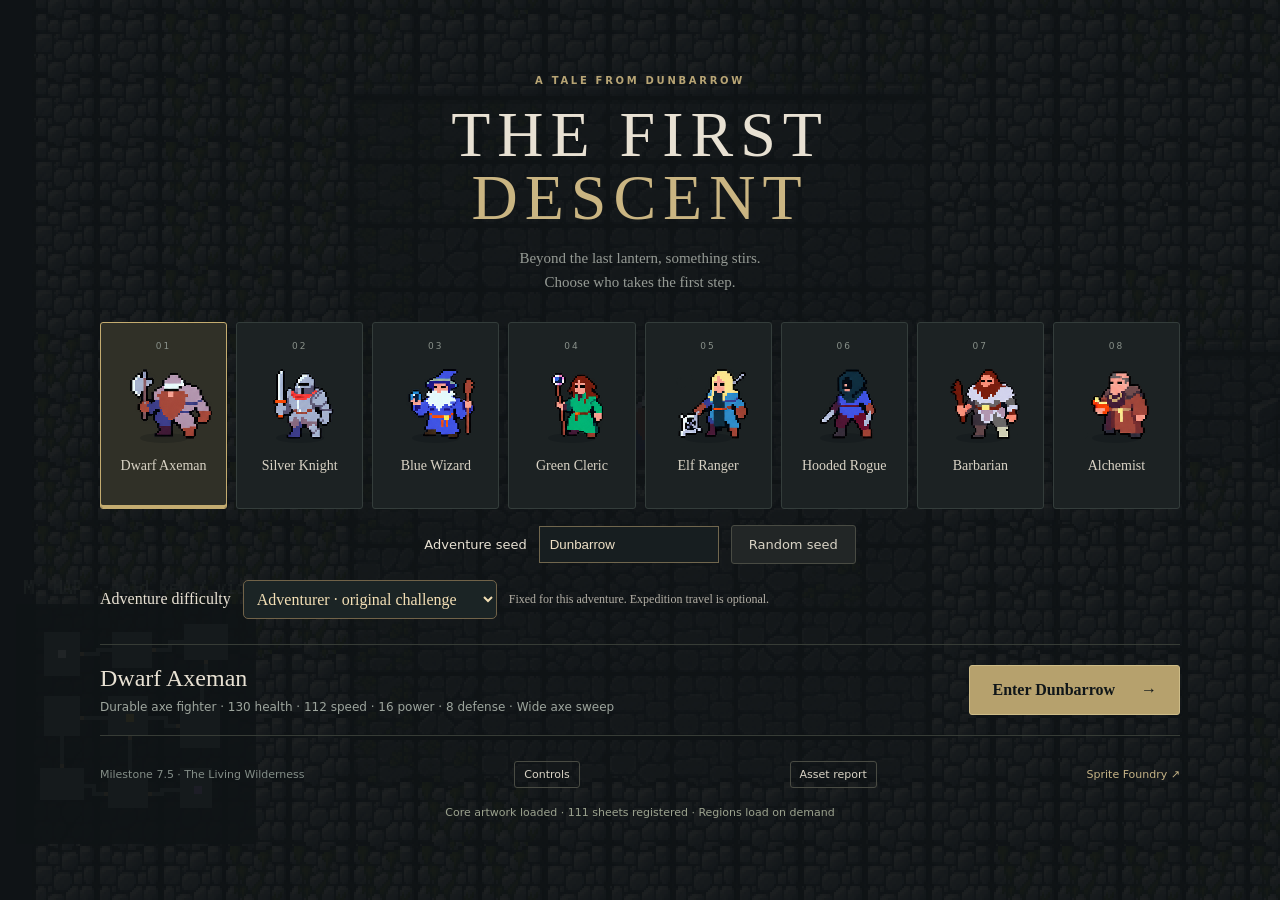
==== commit 8dec3e50: "Add files via upload" ====
--- a/index.html
+++ b/index.html
@@ -1,5 +1,5 @@
 <!doctype html>
-<html lang="en"><head><meta charset="UTF-8"><meta name="viewport" content="width=device-width,initial-scale=1"><meta name="theme-color" content="#111316"><title>The First Descent</title><link rel="stylesheet" href="style.css?v=7.5"></head>
+<html lang="en"><head><meta charset="UTF-8"><meta name="viewport" content="width=device-width,initial-scale=1"><meta name="theme-color" content="#111316"><title>The First Descent</title><link rel="stylesheet" href="style.css?v=7.5.1"></head>
 <body>
 <canvas id="game" aria-label="Seeded dungeon. Move with WASD or arrow keys." tabindex="0"></canvas>
 <div id="hud" hidden><div class="vitals"><span class="eyebrow">THE FIRST DESCENT · THE BLACK STAIR · BUILD 7.5</span><h2 id="heroName"></h2><div class="health"><span></span></div><div class="statline"><span id="healthText"></span><span id="xpText">LEVEL 1 · 0 XP</span></div><p id="supplies">Gold 0 · Potions 2 · Press 1 to heal</p><div class="xp"><span id="xpFill"></span></div></div><div class="location"><span class="eyebrow">DUNBARROW / THE DESCENT</span><p id="questObjective"></p><p id="combatStatus">Find the key, clear the dungeon, reach the exit.</p><button id="encounter">Interact · E</button><button id="potionButton">Heal · 1</button><button id="inventoryButton">Inventory · I</button><button id="characterButton">Character · C</button><button id="journalButton">Journal · J</button><button id="pauseButton">Pause · Esc</button></div><div class="keybar">WASD / ARROWS <b>Move</b> <span>·</span> MOUSE <b>Aim / Attack</b> <span>·</span> E <b>Interact</b> <span>·</span> M <b>Map</b> <span>·</span> SPACE <b>Dodge</b> <span>·</span> F3 <b>Debug</b> <span>·</span> ESC <b>Pause</b></div></div>
@@ -7,7 +7,7 @@
 <section id="pause" class="screen" hidden><div class="modal"><span class="eyebrow">A MOMENT OF RESPITE</span><h2>Paused</h2><p>Aim with the mouse, hold left click to attack, and press Space to dodge. Enemy attacks show an amber warning before striking.</p><button id="resume" class="primary">Return to the adventure</button><button id="reset">Reset position</button><button id="change">Choose another adventurer</button><a href="../index.html">Open Sprite Foundry</a></div></section>
 <section id="result" class="screen" hidden><div class="modal"><span class="eyebrow">THE DUNGEON CLAIMS ANOTHER</span><h2>You have fallen</h2><p id="resultSummary"></p><button id="retry" class="primary">Try again</button><button id="resultChange">Choose another adventurer</button></div></section><dialog id="info"><button id="closeInfo" class="close">Close ×</button><div id="infoBody"></div></dialog>
 <section id="complete" class="screen" hidden><div class="modal"><span class="eyebrow">THE HEART IS QUIET</span><h2>Dunbarrow endures</h2><div id="completeSummary"></div><button id="nextDungeon" class="primary">Begin another adventure</button><button id="completeMenu">Choose adventurer / seed</button></div></section><dialog id="gear"></dialog><dialog id="story"></dialog><div id="debugSpeed" hidden></div><div id="toast" role="status" hidden></div><pre id="debug" hidden></pre><div id="fatal" hidden role="alert"></div>
-<script type="module" src="src/main.js?v=7.5"></script></body></html>
+<script type="module" src="src/main.js?v=7.5.1"></script></body></html>
 
 
 
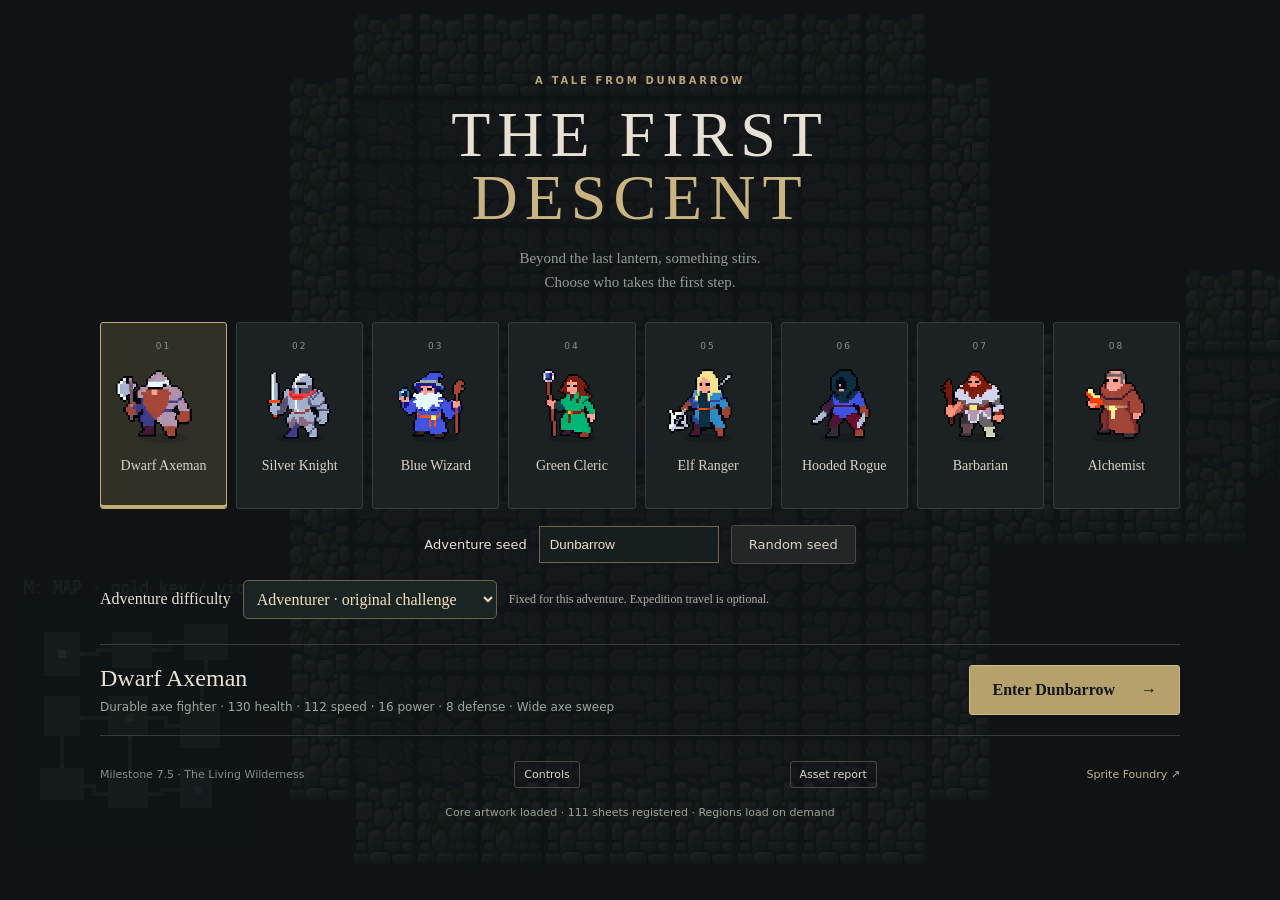
==== commit 35e03f97: "Add files via upload" ====
--- a/index.html
+++ b/index.html
@@ -1,5 +1,5 @@
 <!doctype html>
-<html lang="en"><head><meta charset="UTF-8"><meta name="viewport" content="width=device-width,initial-scale=1"><meta name="theme-color" content="#111316"><title>The First Descent</title><link rel="stylesheet" href="style.css?v=7.5.1"></head>
+<html lang="en"><head><meta charset="UTF-8"><meta name="viewport" content="width=device-width,initial-scale=1"><meta name="theme-color" content="#111316"><title>The First Descent</title><link rel="stylesheet" href="style.css?v=7.5.2"></head>
 <body>
 <canvas id="game" aria-label="Seeded dungeon. Move with WASD or arrow keys." tabindex="0"></canvas>
 <div id="hud" hidden><div class="vitals"><span class="eyebrow">THE FIRST DESCENT · THE BLACK STAIR · BUILD 7.5</span><h2 id="heroName"></h2><div class="health"><span></span></div><div class="statline"><span id="healthText"></span><span id="xpText">LEVEL 1 · 0 XP</span></div><p id="supplies">Gold 0 · Potions 2 · Press 1 to heal</p><div class="xp"><span id="xpFill"></span></div></div><div class="location"><span class="eyebrow">DUNBARROW / THE DESCENT</span><p id="questObjective"></p><p id="combatStatus">Find the key, clear the dungeon, reach the exit.</p><button id="encounter">Interact · E</button><button id="potionButton">Heal · 1</button><button id="inventoryButton">Inventory · I</button><button id="characterButton">Character · C</button><button id="journalButton">Journal · J</button><button id="pauseButton">Pause · Esc</button></div><div class="keybar">WASD / ARROWS <b>Move</b> <span>·</span> MOUSE <b>Aim / Attack</b> <span>·</span> E <b>Interact</b> <span>·</span> M <b>Map</b> <span>·</span> SPACE <b>Dodge</b> <span>·</span> F3 <b>Debug</b> <span>·</span> ESC <b>Pause</b></div></div>
@@ -7,7 +7,7 @@
 <section id="pause" class="screen" hidden><div class="modal"><span class="eyebrow">A MOMENT OF RESPITE</span><h2>Paused</h2><p>Aim with the mouse, hold left click to attack, and press Space to dodge. Enemy attacks show an amber warning before striking.</p><button id="resume" class="primary">Return to the adventure</button><button id="reset">Reset position</button><button id="change">Choose another adventurer</button><a href="../index.html">Open Sprite Foundry</a></div></section>
 <section id="result" class="screen" hidden><div class="modal"><span class="eyebrow">THE DUNGEON CLAIMS ANOTHER</span><h2>You have fallen</h2><p id="resultSummary"></p><button id="retry" class="primary">Try again</button><button id="resultChange">Choose another adventurer</button></div></section><dialog id="info"><button id="closeInfo" class="close">Close ×</button><div id="infoBody"></div></dialog>
 <section id="complete" class="screen" hidden><div class="modal"><span class="eyebrow">THE HEART IS QUIET</span><h2>Dunbarrow endures</h2><div id="completeSummary"></div><button id="nextDungeon" class="primary">Begin another adventure</button><button id="completeMenu">Choose adventurer / seed</button></div></section><dialog id="gear"></dialog><dialog id="story"></dialog><div id="debugSpeed" hidden></div><div id="toast" role="status" hidden></div><pre id="debug" hidden></pre><div id="fatal" hidden role="alert"></div>
-<script type="module" src="src/main.js?v=7.5.1"></script></body></html>
+<script type="module" src="src/main.js?v=7.5.2"></script></body></html>
 
 
 
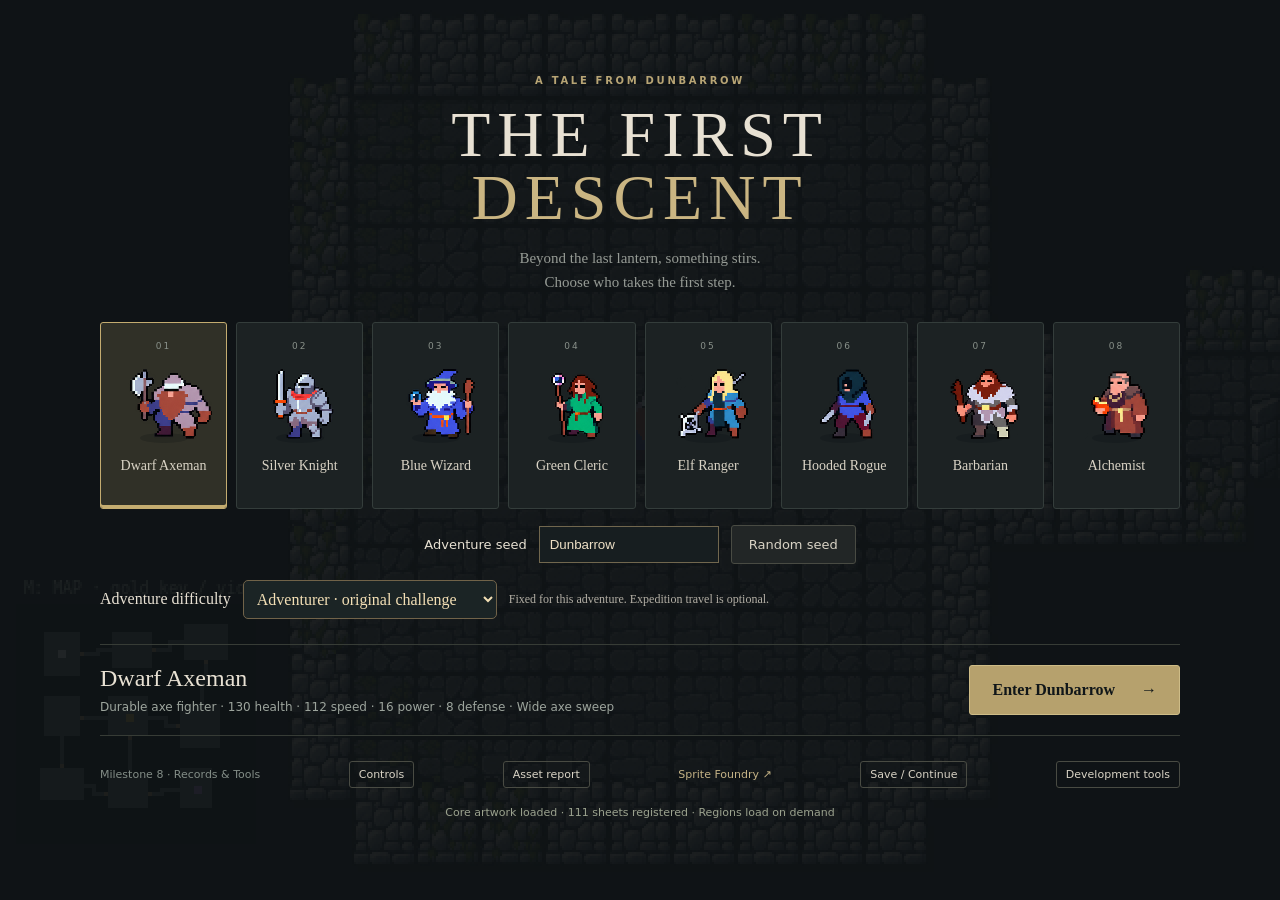
==== commit 5ef07710: "Add files via upload" ====
--- a/index.html
+++ b/index.html
@@ -1,13 +1,13 @@
 <!doctype html>
-<html lang="en"><head><meta charset="UTF-8"><meta name="viewport" content="width=device-width,initial-scale=1"><meta name="theme-color" content="#111316"><title>The First Descent</title><link rel="stylesheet" href="style.css?v=7.5.2"></head>
+<html lang="en"><head><meta charset="UTF-8"><meta name="viewport" content="width=device-width,initial-scale=1"><meta name="theme-color" content="#111316"><title>The First Descent</title><link rel="stylesheet" href="style.css?v=8.0.0"></head>
 <body>
 <canvas id="game" aria-label="Seeded dungeon. Move with WASD or arrow keys." tabindex="0"></canvas>
-<div id="hud" hidden><div class="vitals"><span class="eyebrow">THE FIRST DESCENT · THE BLACK STAIR · BUILD 7.5</span><h2 id="heroName"></h2><div class="health"><span></span></div><div class="statline"><span id="healthText"></span><span id="xpText">LEVEL 1 · 0 XP</span></div><p id="supplies">Gold 0 · Potions 2 · Press 1 to heal</p><div class="xp"><span id="xpFill"></span></div></div><div class="location"><span class="eyebrow">DUNBARROW / THE DESCENT</span><p id="questObjective"></p><p id="combatStatus">Find the key, clear the dungeon, reach the exit.</p><button id="encounter">Interact · E</button><button id="potionButton">Heal · 1</button><button id="inventoryButton">Inventory · I</button><button id="characterButton">Character · C</button><button id="journalButton">Journal · J</button><button id="pauseButton">Pause · Esc</button></div><div class="keybar">WASD / ARROWS <b>Move</b> <span>·</span> MOUSE <b>Aim / Attack</b> <span>·</span> E <b>Interact</b> <span>·</span> M <b>Map</b> <span>·</span> SPACE <b>Dodge</b> <span>·</span> F3 <b>Debug</b> <span>·</span> ESC <b>Pause</b></div></div>
-<main id="selection" class="screen"><div class="menu"><header><span class="eyebrow">A TALE FROM DUNBARROW</span><h1>THE FIRST<br><em>DESCENT</em></h1><p class="intro">Beyond the last lantern, something stirs.<br>Choose who takes the first step.</p></header><div id="characters" class="characters" aria-label="Select an adventurer"></div><div class="seed-options"><label for="seed">Adventure seed</label><input id="seed" value="Dunbarrow" maxlength="48"><button id="newSeed">Random seed</button></div><div class="difficulty-options"><label for="difficulty">Adventure difficulty</label><select id="difficulty"><option value="explorer">Explorer · gentler combat</option><option value="adventurer" selected>Adventurer · original challenge</option><option value="veteran">Veteran · stronger squads</option><option value="nightmare">Nightmare · relentless wilderness</option></select><p>Fixed for this adventure. Expedition travel is optional.</p></div><div class="selection-footer"><div><h2 id="chosenName">Loading adventurers…</h2><p id="chosenStats">Preparing the supplied artwork.</p></div><button id="begin" class="primary" disabled>Enter Dunbarrow <span>→</span></button></div><footer><span>Milestone 7.5 · The Living Wilderness</span><button id="helpButton">Controls</button><button id="assetsButton">Asset report</button><a href="../index.html">Sprite Foundry ↗</a></footer><p id="loading" role="status">Loading sheets…</p></div></main>
+<div id="hud" hidden><div class="vitals"><span class="eyebrow">THE FIRST DESCENT · THE BLACK STAIR · BUILD 8</span><h2 id="heroName"></h2><div class="health"><span></span></div><div class="statline"><span id="healthText"></span><span id="xpText">LEVEL 1 · 0 XP</span></div><p id="supplies">Gold 0 · Potions 2 · Press 1 to heal</p><div class="xp"><span id="xpFill"></span></div></div><div class="location"><span class="eyebrow">DUNBARROW / THE DESCENT</span><p id="questObjective"></p><p id="combatStatus">Find the key, clear the dungeon, reach the exit.</p><button id="encounter">Interact · E</button><button id="potionButton">Heal · 1</button><button id="inventoryButton">Inventory · I</button><button id="characterButton">Character · C</button><button id="journalButton">Journal · J</button><button id="pauseButton">Pause · Esc</button></div><div class="keybar">WASD / ARROWS <b>Move</b> <span>·</span> MOUSE <b>Aim / Attack</b> <span>·</span> E <b>Interact</b> <span>·</span> M <b>Map</b> <span>·</span> SPACE <b>Dodge</b> <span>·</span> F3 <b>Debug</b> <span>·</span> ESC <b>Pause</b></div></div>
+<main id="selection" class="screen"><div class="menu"><header><span class="eyebrow">A TALE FROM DUNBARROW</span><h1>THE FIRST<br><em>DESCENT</em></h1><p class="intro">Beyond the last lantern, something stirs.<br>Choose who takes the first step.</p></header><div id="characters" class="characters" aria-label="Select an adventurer"></div><div class="seed-options"><label for="seed">Adventure seed</label><input id="seed" value="Dunbarrow" maxlength="48"><button id="newSeed">Random seed</button></div><div class="difficulty-options"><label for="difficulty">Adventure difficulty</label><select id="difficulty"><option value="explorer">Explorer · gentler combat</option><option value="adventurer" selected>Adventurer · original challenge</option><option value="veteran">Veteran · stronger squads</option><option value="nightmare">Nightmare · relentless wilderness</option></select><p>Fixed for this adventure. Expedition travel is optional.</p></div><div class="selection-footer"><div><h2 id="chosenName">Loading adventurers…</h2><p id="chosenStats">Preparing the supplied artwork.</p></div><button id="begin" class="primary" disabled>Enter Dunbarrow <span>→</span></button></div><footer><span>Milestone 8 · Records & Tools</span><button id="helpButton">Controls</button><button id="assetsButton">Asset report</button><a href="../index.html">Sprite Foundry ↗</a></footer><p id="loading" role="status">Loading sheets…</p></div></main>
 <section id="pause" class="screen" hidden><div class="modal"><span class="eyebrow">A MOMENT OF RESPITE</span><h2>Paused</h2><p>Aim with the mouse, hold left click to attack, and press Space to dodge. Enemy attacks show an amber warning before striking.</p><button id="resume" class="primary">Return to the adventure</button><button id="reset">Reset position</button><button id="change">Choose another adventurer</button><a href="../index.html">Open Sprite Foundry</a></div></section>
 <section id="result" class="screen" hidden><div class="modal"><span class="eyebrow">THE DUNGEON CLAIMS ANOTHER</span><h2>You have fallen</h2><p id="resultSummary"></p><button id="retry" class="primary">Try again</button><button id="resultChange">Choose another adventurer</button></div></section><dialog id="info"><button id="closeInfo" class="close">Close ×</button><div id="infoBody"></div></dialog>
 <section id="complete" class="screen" hidden><div class="modal"><span class="eyebrow">THE HEART IS QUIET</span><h2>Dunbarrow endures</h2><div id="completeSummary"></div><button id="nextDungeon" class="primary">Begin another adventure</button><button id="completeMenu">Choose adventurer / seed</button></div></section><dialog id="gear"></dialog><dialog id="story"></dialog><div id="debugSpeed" hidden></div><div id="toast" role="status" hidden></div><pre id="debug" hidden></pre><div id="fatal" hidden role="alert"></div>
-<script type="module" src="src/main.js?v=7.5.2"></script></body></html>
+<script type="module" src="src/main.js?v=8.0.0"></script></body></html>
 
 
 
--- a/style.css
+++ b/style.css
@@ -10,3 +10,5 @@
 #complete .modal{max-width:740px;max-height:90vh;overflow:auto;text-align:left}#completeSummary p{line-height:1.65}#completeSummary h2{color:#edcf91}.run-summary{display:grid;grid-template-columns:1fr 1fr;gap:8px 24px;padding:18px 0;border-top:1px solid #65583f}.run-summary dt{color:#b9b6ac}.run-summary dd{margin:0;color:#efdab0;overflow-wrap:anywhere}
 
 .difficulty-options{margin:12px 0 18px;display:flex;gap:12px;align-items:center;flex-wrap:wrap}.difficulty-options select{background:#1b2425;color:#f3dfb5;border:1px solid #716349;border-radius:5px;padding:9px;font:inherit}.difficulty-options p{font-size:12px;opacity:.75;margin:0}#story p{line-height:1.65}#story button{margin:6px 8px 6px 0}
+
+#saveDialog,#developerDialog{max-width:660px;max-height:85vh;overflow:auto;color:#eadfc5;background:#162024;border:1px solid #977b51;padding:28px}#saveDialog p,#developerDialog p{line-height:1.6}.save-actions{display:flex;gap:10px;flex-wrap:wrap;margin:20px 0}.save-actions a{padding:12px;color:#edc978}#developerDialog label{display:block;margin:12px 0}.file-button{display:block;padding:10px;border:1px solid #716349}.file-button input{display:block;margin-top:8px;max-width:260px}#saveStatus{color:#e8c885}#saveDialog::backdrop,#developerDialog::backdrop{background:#0009}
